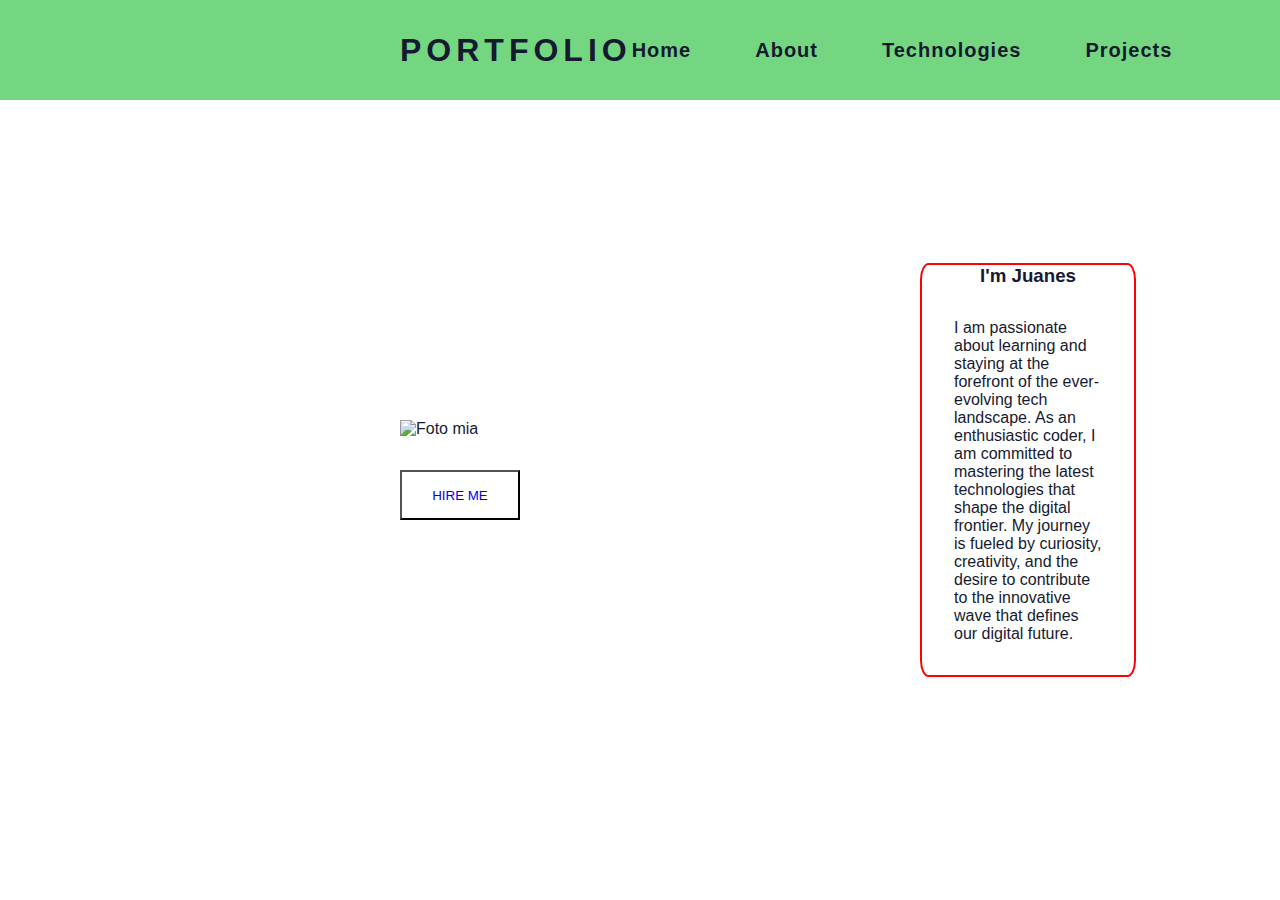
==== index.html @ 76e6b83e "Nuevo portfolio" ====
<!DOCTYPE html>
<html lang="en">
  <head>
    <meta charset="UTF-8" />
    <meta name="viewport" content="width=device-width, initial-scale=1.0" />
    <title>Juanes Portfolio</title>
    <link rel="stylesheet" href="styles.css" />
  </head>
  <body>
    <header>
      <nav class="navbar">
        <h2>PORTFOLIO</h2>

        <div class="list">
          <ul class="list_items">
            <li><a href="#">Home</a></li>
            <li><a href="#">About</a></li>
            <li><a href="#">Technologies</a></li>
            <li><a href="#">Projects</a></li>
          </ul>
        </div>
      </nav>
    </header>

    <main>
      <div class="content_left">
        <img src="https://picsum.photos/100/100" alt="Foto mia" />

        <a href="#"><button>HIRE ME</button></a>
      </div>

      <div class="content_right">
        <h3>I'm Juanes</h3>
        <p>
          I am passionate about learning and staying at the forefront of the
          ever-evolving tech landscape. As an enthusiastic coder, I am committed
          to mastering the latest technologies that shape the digital frontier.
          My journey is fueled by curiosity, creativity, and the desire to
          contribute to the innovative wave that defines our digital future.
        </p>
      </div>
    </main>
  </body>
</html>
---- styles.css ----
:root {
    --color1: #74d680;
    --color2: #C69774;
    --color3: #ffffff;
    --color4: #161A30;
}

*{
    padding: 0;
    margin: 0;
    box-sizing: border-box;
}

body {
    background-color: var(--color3);
    color: var(--color4);
    font-family: sans-serif;
}

.navbar {
    background-color: var(--color1);
    display: flex;
    justify-content: space-between;
    align-items: center;
    height: 100px;
    padding: 0 25rem;
    
    
    

}

.navbar h2 {
    font-size: 2rem;
    font-weight: bold;
    letter-spacing: 5px;
}
.list_items{
    display: flex;
    gap: 4rem;
    
}
.list_items li{
    list-style: none;
    transition: transform 0.4s;
    
}

.list_items li:hover {
    transform: scale(1.2);
}


.list_items li a{
    text-decoration: none;
    color: inherit;
    font-size: 20px;
    font-weight: bold;
    letter-spacing: 1px;
    
    
}





main {
    display: flex;
    justify-content: space-between;
    align-items: center;
}

.content_left {
    margin: 20rem 25rem;

}

.content_left img{
    margin-bottom: 2rem;
}


.content_left button{
    width: 120px;
    height: 50px;
    background: none;
    cursor: pointer;
    transition: transform 0.5s;
    color: inherit;
   
}

.content_left button:hover {
    transform: scale(1.2);
}

.content_right {
    border: 2px solid red;
    border-radius: 4%;
    margin-right: 9rem;
    
}

.content_right h3 {
    margin-bottom: 2rem;
    display: flex;
    justify-content: center;
    align-items: center;
}

.content_right p {
    margin: 2rem;
}
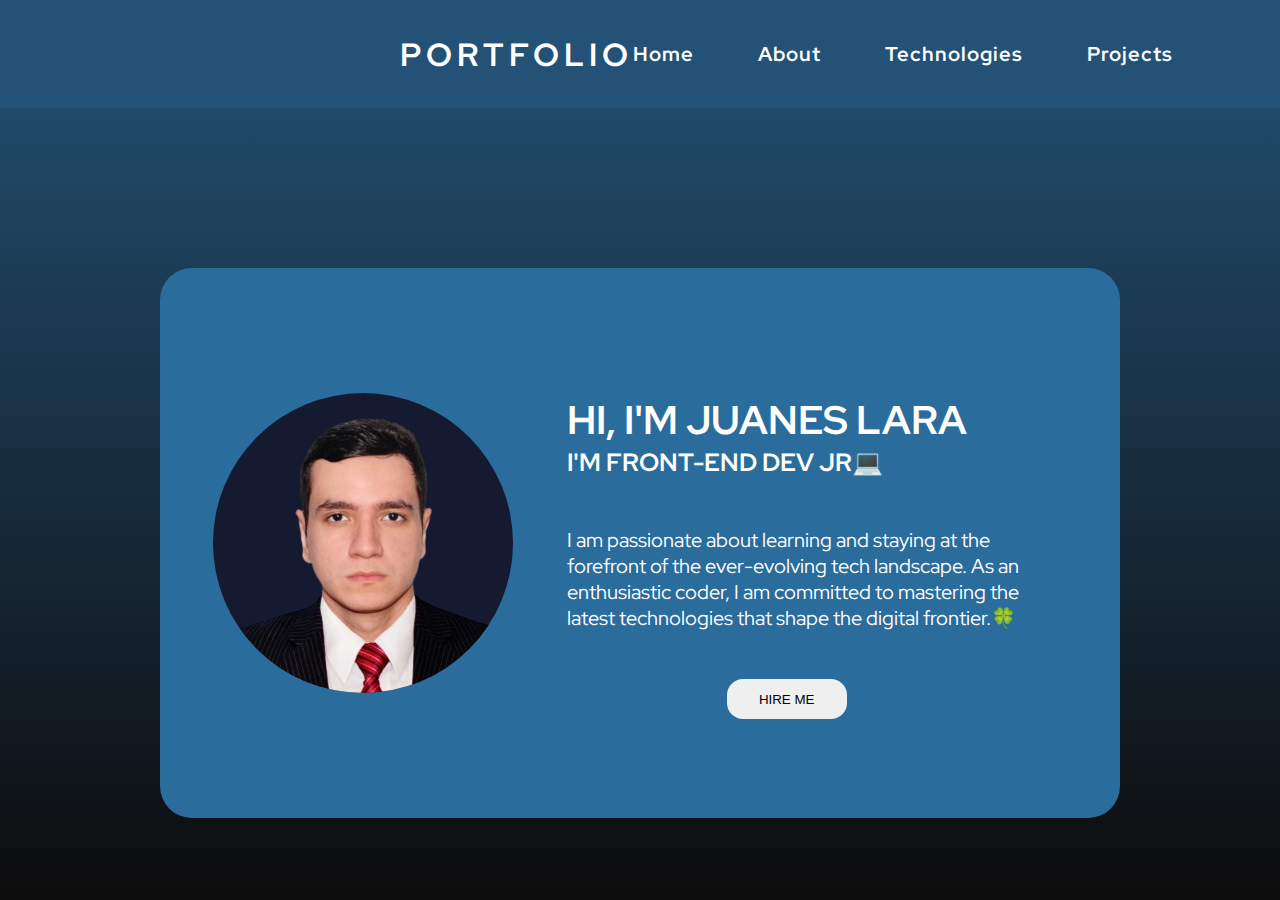
==== commit 42553550: "Cambie todo el style" ====
--- a/index.html
+++ b/index.html
@@ -22,23 +22,25 @@
       </nav>
     </header>
 
-    <main>
-      <div class="content_left">
-        <img src="https://picsum.photos/100/100" alt="Foto mia" />
+    <div class="card">
+      <div class="card_container">
+        <div class="content_left">
+          <img src="./photo.dj.png" alt="Foto mia" />
+        </div>
 
-        <a href="#"><button>HIRE ME</button></a>
+        <div class="content_right">
+          <h2>HI, I'M JUANES LARA</h2>
+          <h3>I'M FRONT-END DEV JR💻</h3>
+          <p>
+            I am passionate about learning and staying at the forefront of the
+            ever-evolving tech landscape. As an enthusiastic coder, I am
+            committed to mastering the latest technologies that shape the
+            digital frontier.🍀
+          </p>
+
+          <button>HIRE ME</button>
+        </div>
       </div>
-
-      <div class="content_right">
-        <h3>I'm Juanes</h3>
-        <p>
-          I am passionate about learning and staying at the forefront of the
-          ever-evolving tech landscape. As an enthusiastic coder, I am committed
-          to mastering the latest technologies that shape the digital frontier.
-          My journey is fueled by curiosity, creativity, and the desire to
-          contribute to the innovative wave that defines our digital future.
-        </p>
-      </div>
-    </main>
+    </div>
   </body>
 </html>
--- a/styles.css
+++ b/styles.css
@@ -1,8 +1,12 @@
+@import url('https://fonts.googleapis.com/css2?family=Big+Shoulders+Display:wght@700&family=Inter:wght@700&family=Lexend+Deca:wght@400;700&family=Noto+Serif:wght@300&family=Outfit:wght@300;400;600&family=Red+Hat+Display:wght@500;600;700;900&display=swap');
+
+
 :root {
     --color1: #74d680;
-    --color2: #C69774;
+    --color2: #FAEED1;
     --color3: #ffffff;
     --color4: #161A30;
+    --color5: #2a6c9b;
 }
 
 *{
@@ -12,23 +16,27 @@
 }
 
 body {
-    background-color: var(--color3);
-    color: var(--color4);
-    font-family: sans-serif;
+    background: linear-gradient(0deg, #0d0c0c 0%, #235276 100%);
+    color: var(--color3);
+    font-family: 'Big Shoulders Display', sans-serif;
+    font-family: 'Inter', sans-serif;
+    font-family: 'Lexend Deca', sans-serif;
+    font-family: 'Noto Serif', serif;
+    font-family: 'Outfit', sans-serif;
+    font-family: 'Red Hat Display', sans-serif;
+    height: 100vh;
 }
 
 .navbar {
-    background-color: var(--color1);
+    background: linear-gradient(0deg, #0d0c0c 0%, #235276 0%);
     display: flex;
     justify-content: space-between;
     align-items: center;
-    height: 100px;
+    height: 12vh;
     padding: 0 25rem;
-    
-    
-    
+    animation: NavAnimation 1.5s ease-in-out 0s 1 alternate forwards;
+}
 
-}
 
 .navbar h2 {
     font-size: 2rem;
@@ -57,58 +65,55 @@
     font-size: 20px;
     font-weight: bold;
     letter-spacing: 1px;
-    
-    
 }
 
 
 
+.card_container{
+    background-color: #2a6c9b;
+    margin: 10rem;
+    height: 550px;
+    display: flex;
+    justify-content: space-evenly;
+    align-items: center;
 
-
-main {
-    display: flex;
-    justify-content: space-between;
-    align-items: center;
+    border-radius: 2rem;
 }
 
-.content_left {
-    margin: 20rem 25rem;
-
+.content_left{
+    background-color: var(--color4);
+    border-radius: 50%;
+    overflow: hidden;
+    width: 300px;
+    height: 300px;
 }
 
-.content_left img{
-    margin-bottom: 2rem;
+.content_right{
+    
+    max-height: 300px;
+    max-width: 500px;
+}
+.content_right h2{
+    font-size: 40px;
+}
+.content_right h3{
+    font-size: 25px;
 }
 
-
-.content_left button{
-    width: 120px;
-    height: 50px;
-    background: none;
-    cursor: pointer;
-    transition: transform 0.5s;
-    color: inherit;
-   
-}
-
-.content_left button:hover {
-    transform: scale(1.2);
-}
-
-.content_right {
-    border: 2px solid red;
-    border-radius: 4%;
-    margin-right: 9rem;
+.content_right p{
+    font-size: 20px;
+    margin-top: 3rem;
     
 }
 
-.content_right h3 {
-    margin-bottom: 2rem;
-    display: flex;
-    justify-content: center;
-    align-items: center;
+.content_right button{
+    margin-top: 3rem;
+    margin-left: 10rem;
+
+    height: 40px;
+    width: 120px;
+    border-radius: 1rem;
+    border-style: none;
+    cursor: pointer;
 }
 
-.content_right p {
-    margin: 2rem;
-}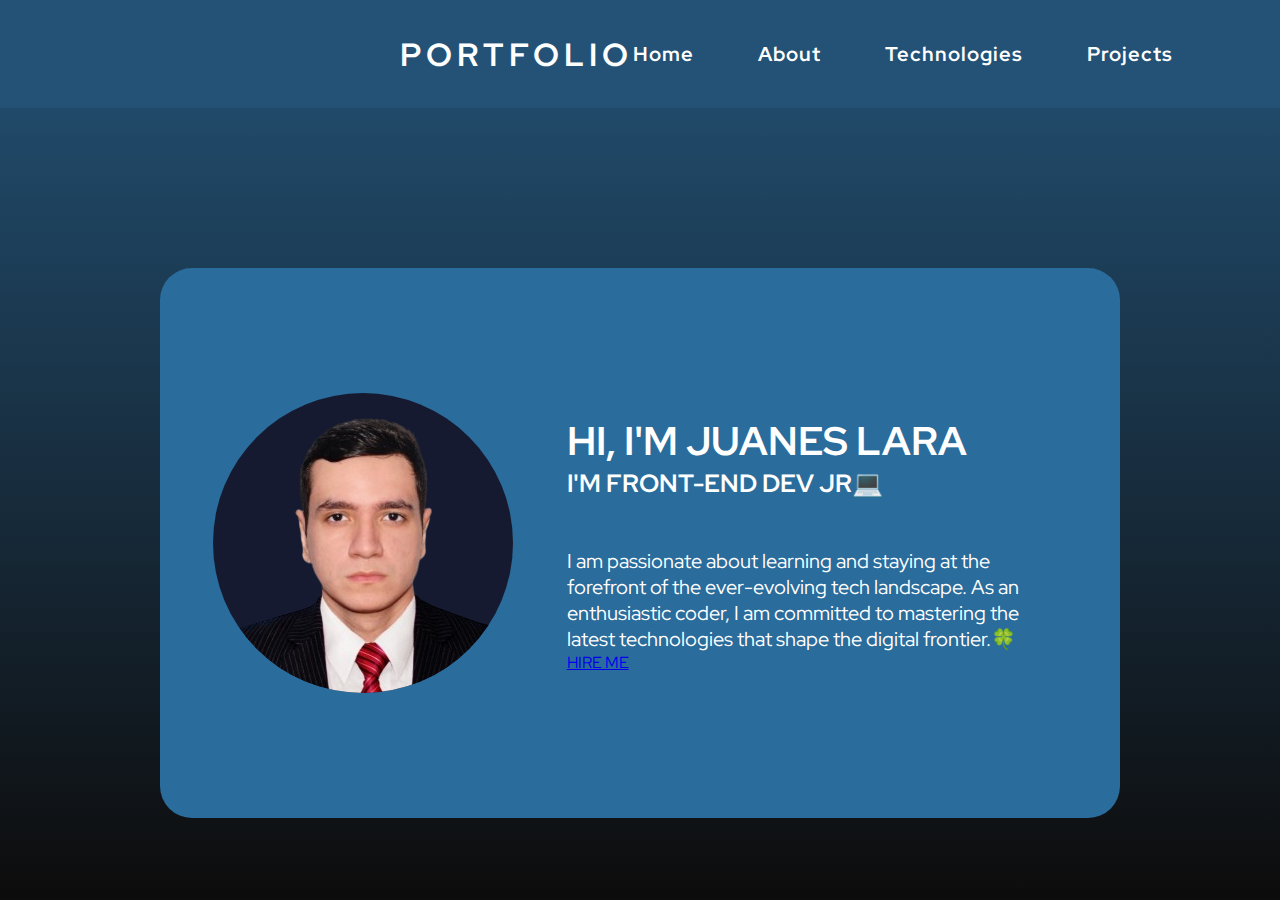
==== commit 458a6304: "Agregue mas enlaces y estilos" ====
--- a/index.html
+++ b/index.html
@@ -13,8 +13,8 @@
 
         <div class="list">
           <ul class="list_items">
-            <li><a href="#">Home</a></li>
-            <li><a href="#">About</a></li>
+            <li><a href="/index.html">Home</a></li>
+            <li><a href="/about.html">About</a></li>
             <li><a href="#">Technologies</a></li>
             <li><a href="#">Projects</a></li>
           </ul>
@@ -38,7 +38,7 @@
             digital frontier.🍀
           </p>
 
-          <button>HIRE ME</button>
+          <a href="#">HIRE ME</a>
         </div>
       </div>
     </div>
